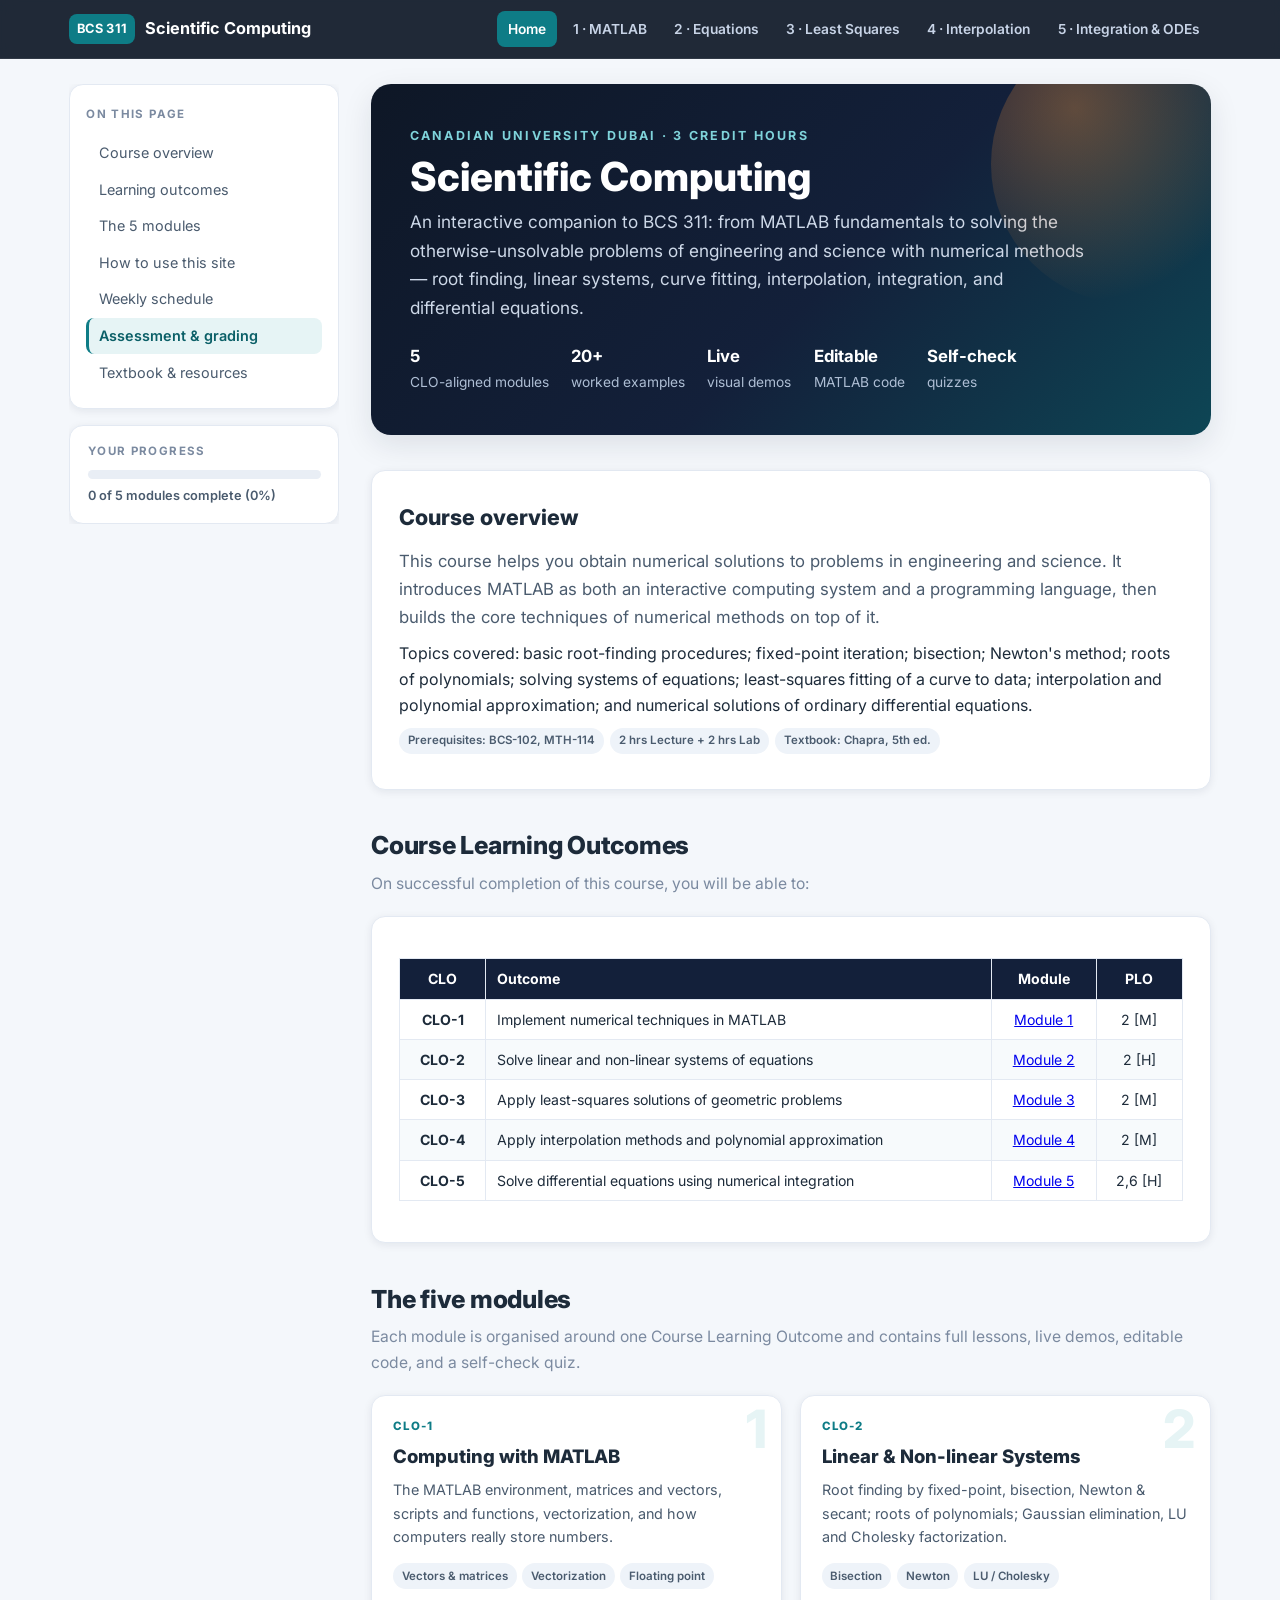
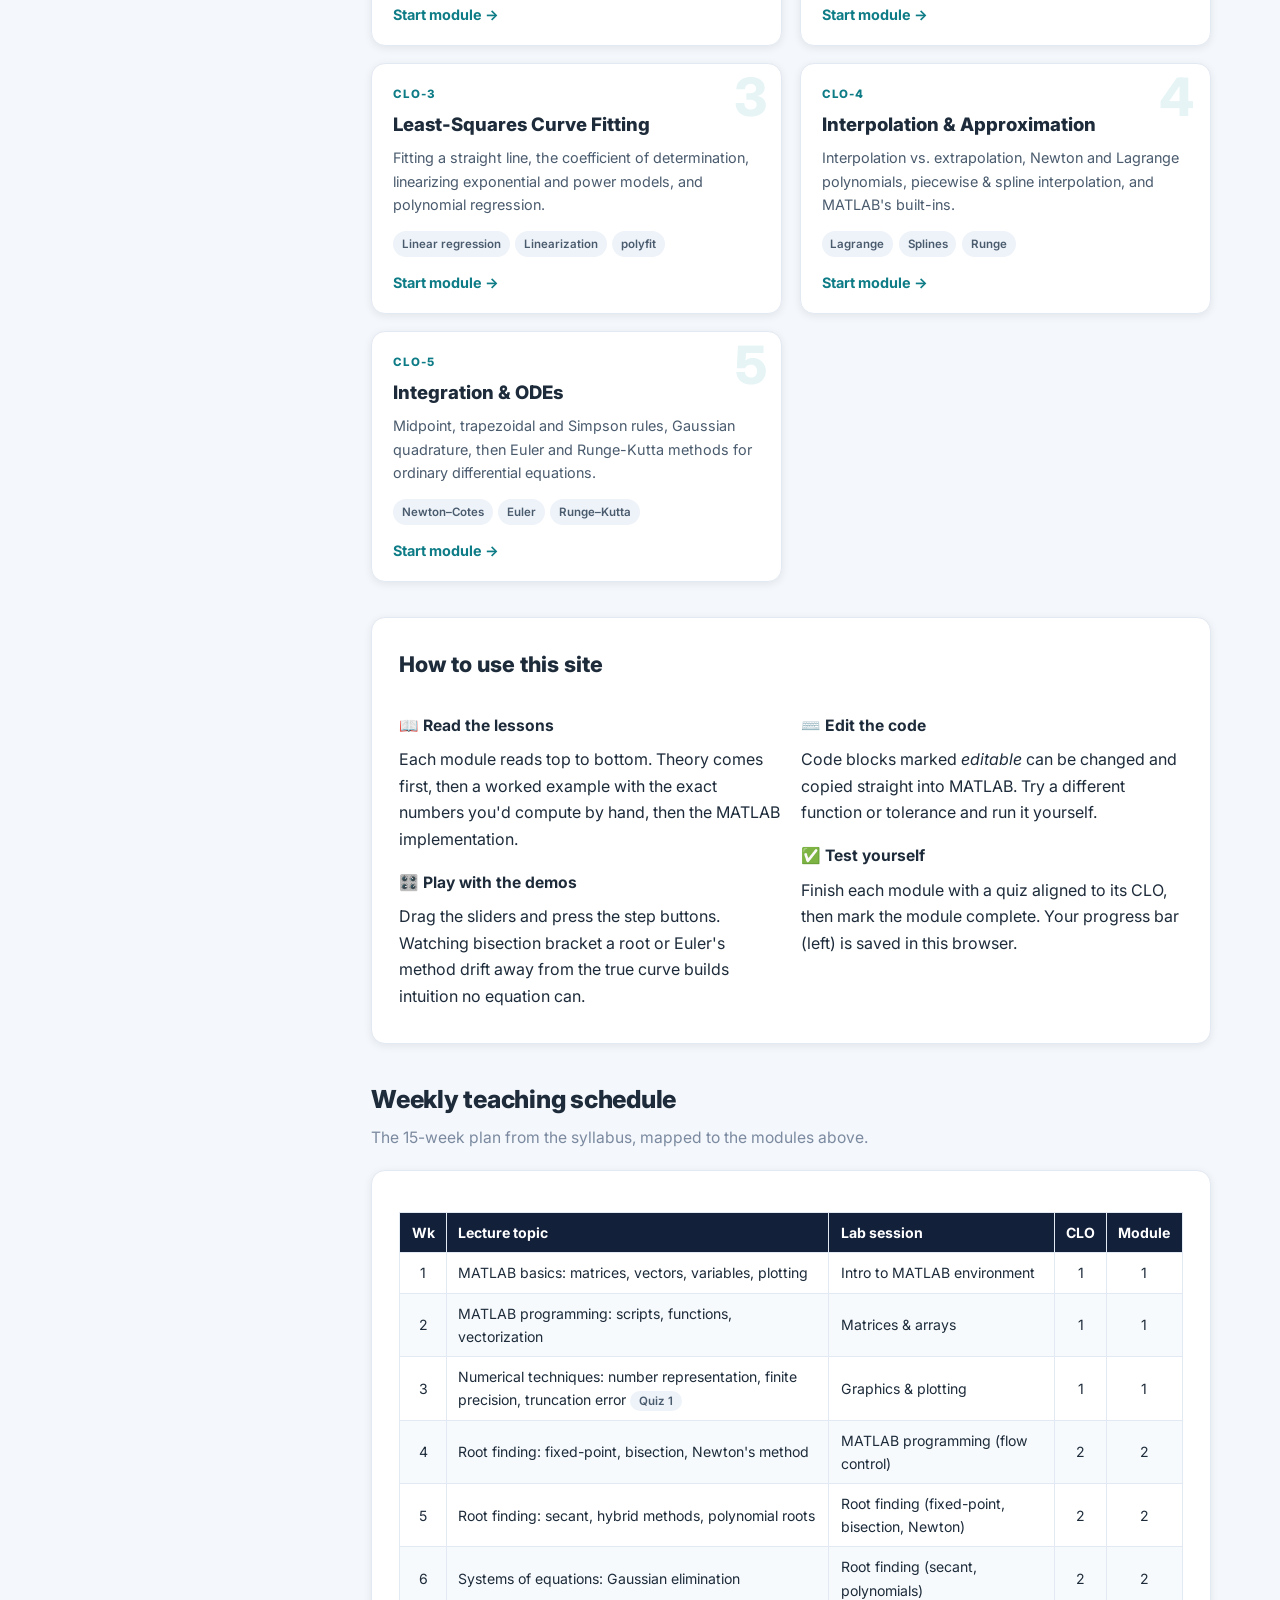
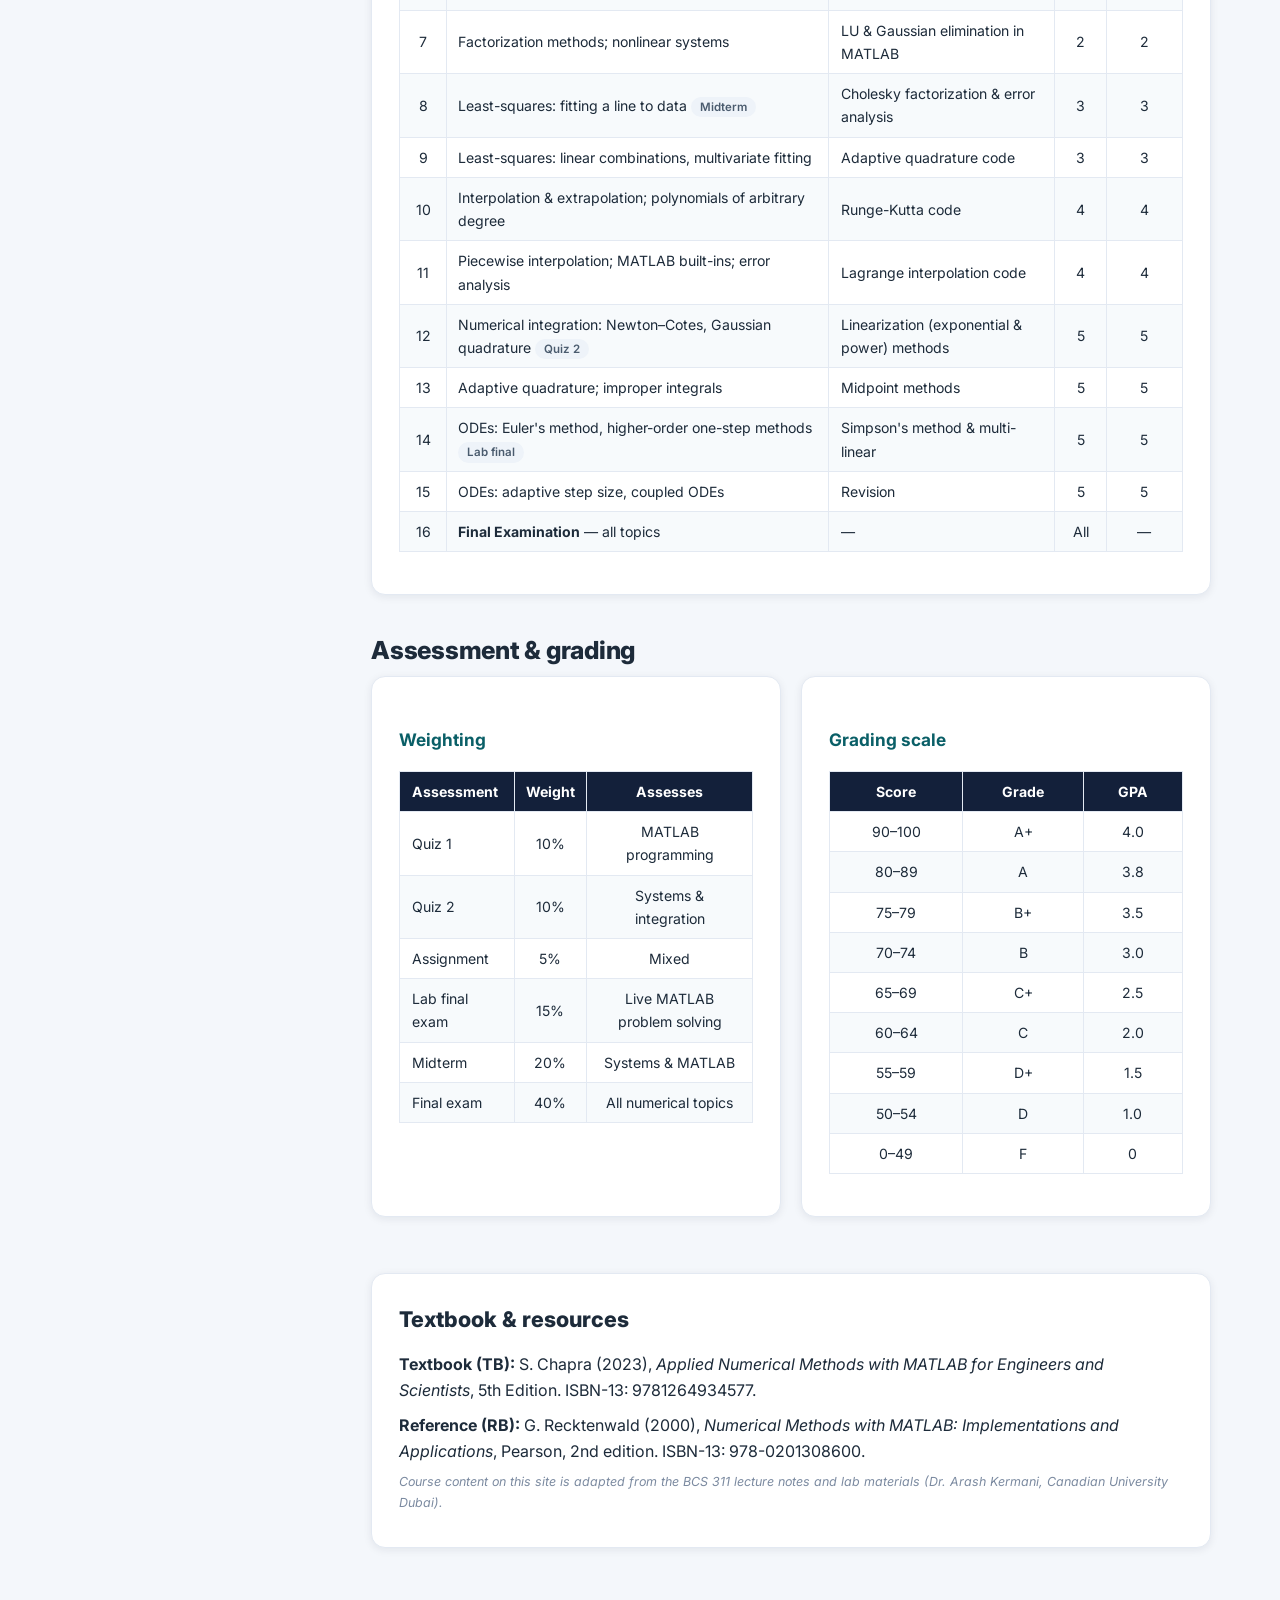
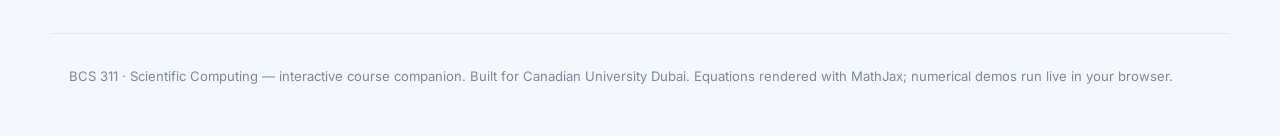
==== index.html @ 6ba07d0e "Add files via upload" ====
<!DOCTYPE html>
<html lang="en">
<head>
<meta charset="UTF-8">
<meta name="viewport" content="width=device-width, initial-scale=1.0">
<title>BCS 311 · Scientific Computing — Interactive Course</title>
<link rel="preconnect" href="https://fonts.googleapis.com">
<link href="https://fonts.googleapis.com/css2?family=Inter:wght@400;500;600;700;800&family=JetBrains+Mono:wght@400;500;700&display=swap" rel="stylesheet">
<link rel="stylesheet" href="assets/style.css">
</head>
<body>

<header class="topbar">
  <div class="topbar-inner">
    <a class="logo" href="index.html"><span class="badge">BCS&nbsp;311</span> Scientific Computing</a>
    <button class="menu-toggle" aria-label="Menu">☰</button>
    <nav>
      <a href="index.html" class="active">Home</a>
      <a href="module1.html">1 · MATLAB</a>
      <a href="module2.html">2 · Equations</a>
      <a href="module3.html">3 · Least Squares</a>
      <a href="module4.html">4 · Interpolation</a>
      <a href="module5.html">5 · Integration & ODEs</a>
    </nav>
  </div>
</header>

<div class="layout">
  <!-- Sidebar -->
  <aside class="sidebar">
    <div class="card">
      <h4>On this page</h4>
      <ul class="toc">
        <li><a href="#overview">Course overview</a></li>
        <li><a href="#clos">Learning outcomes</a></li>
        <li><a href="#modules">The 5 modules</a></li>
        <li><a href="#how">How to use this site</a></li>
        <li><a href="#schedule">Weekly schedule</a></li>
        <li><a href="#assessment">Assessment & grading</a></li>
        <li><a href="#resources">Textbook & resources</a></li>
      </ul>
    </div>
    <div id="progressWidget" class="progress-card"></div>
  </aside>

  <!-- Content -->
  <main class="content">

    <section class="hero">
      <div class="kicker">Canadian University Dubai · 3 Credit Hours</div>
      <h1>Scientific Computing</h1>
      <p>An interactive companion to BCS&nbsp;311: from MATLAB fundamentals to solving the otherwise-unsolvable problems of engineering and science with numerical methods — root finding, linear systems, curve fitting, interpolation, integration, and differential equations.</p>
      <div class="meta">
        <div><b>5</b> CLO-aligned modules</div>
        <div><b>20+</b> worked examples</div>
        <div><b>Live</b> visual demos</div>
        <div><b>Editable</b> MATLAB code</div>
        <div><b>Self-check</b> quizzes</div>
      </div>
    </section>

    <section class="section" id="overview">
      <div class="panel">
        <h2>Course overview</h2>
        <p class="lead">This course helps you obtain numerical solutions to problems in engineering and science. It introduces MATLAB as both an interactive computing system and a programming language, then builds the core techniques of numerical methods on top of it.</p>
        <p>Topics covered: basic root-finding procedures; fixed-point iteration; bisection; Newton's method; roots of polynomials; solving systems of equations; least-squares fitting of a curve to data; interpolation and polynomial approximation; and numerical solutions of ordinary differential equations.</p>
        <div class="pill-row">
          <span class="tag">Prerequisites: BCS-102, MTH-114</span>
          <span class="tag">2 hrs Lecture + 2 hrs Lab</span>
          <span class="tag">Textbook: Chapra, 5th ed.</span>
        </div>
      </div>
    </section>

    <section class="section" id="clos">
      <h2 class="section-title">Course Learning Outcomes</h2>
      <p class="section-sub">On successful completion of this course, you will be able to:</p>
      <div class="panel">
        <div class="tablewrap">
          <table class="data">
            <thead><tr><th>CLO</th><th class="l">Outcome</th><th>Module</th><th>PLO</th></tr></thead>
            <tbody>
              <tr><td><b>CLO-1</b></td><td class="l">Implement numerical techniques in MATLAB</td><td><a href="module1.html">Module 1</a></td><td>2 [M]</td></tr>
              <tr><td><b>CLO-2</b></td><td class="l">Solve linear and non-linear systems of equations</td><td><a href="module2.html">Module 2</a></td><td>2 [H]</td></tr>
              <tr><td><b>CLO-3</b></td><td class="l">Apply least-squares solutions of geometric problems</td><td><a href="module3.html">Module 3</a></td><td>2 [M]</td></tr>
              <tr><td><b>CLO-4</b></td><td class="l">Apply interpolation methods and polynomial approximation</td><td><a href="module4.html">Module 4</a></td><td>2 [M]</td></tr>
              <tr><td><b>CLO-5</b></td><td class="l">Solve differential equations using numerical integration</td><td><a href="module5.html">Module 5</a></td><td>2,6 [H]</td></tr>
            </tbody>
          </table>
        </div>
      </div>
    </section>

    <section class="section" id="modules">
      <h2 class="section-title">The five modules</h2>
      <p class="section-sub">Each module is organised around one Course Learning Outcome and contains full lessons, live demos, editable code, and a self-check quiz.</p>
      <div class="modgrid">

        <a class="modcard" href="module1.html" data-module="m1">
          <span class="num">1</span>
          <span class="clo">CLO-1</span>
          <h3>Computing with MATLAB</h3>
          <p>The MATLAB environment, matrices and vectors, scripts and functions, vectorization, and how computers really store numbers.</p>
          <div class="tags"><span class="tag">Vectors & matrices</span><span class="tag">Vectorization</span><span class="tag">Floating point</span></div>
          <span class="go">Start module →</span>
          <span class="check">✓</span>
        </a>

        <a class="modcard" href="module2.html" data-module="m2">
          <span class="num">2</span>
          <span class="clo">CLO-2</span>
          <h3>Linear & Non-linear Systems</h3>
          <p>Root finding by fixed-point, bisection, Newton & secant; roots of polynomials; Gaussian elimination, LU and Cholesky factorization.</p>
          <div class="tags"><span class="tag">Bisection</span><span class="tag">Newton</span><span class="tag">LU / Cholesky</span></div>
          <span class="go">Start module →</span>
          <span class="check">✓</span>
        </a>

        <a class="modcard" href="module3.html" data-module="m3">
          <span class="num">3</span>
          <span class="clo">CLO-3</span>
          <h3>Least-Squares Curve Fitting</h3>
          <p>Fitting a straight line, the coefficient of determination, linearizing exponential and power models, and polynomial regression.</p>
          <div class="tags"><span class="tag">Linear regression</span><span class="tag">Linearization</span><span class="tag">polyfit</span></div>
          <span class="go">Start module →</span>
          <span class="check">✓</span>
        </a>

        <a class="modcard" href="module4.html" data-module="m4">
          <span class="num">4</span>
          <span class="clo">CLO-4</span>
          <h3>Interpolation & Approximation</h3>
          <p>Interpolation vs. extrapolation, Newton and Lagrange polynomials, piecewise & spline interpolation, and MATLAB's built-ins.</p>
          <div class="tags"><span class="tag">Lagrange</span><span class="tag">Splines</span><span class="tag">Runge</span></div>
          <span class="go">Start module →</span>
          <span class="check">✓</span>
        </a>

        <a class="modcard" href="module5.html" data-module="m5">
          <span class="num">5</span>
          <span class="clo">CLO-5</span>
          <h3>Integration & ODEs</h3>
          <p>Midpoint, trapezoidal and Simpson rules, Gaussian quadrature, then Euler and Runge-Kutta methods for ordinary differential equations.</p>
          <div class="tags"><span class="tag">Newton–Cotes</span><span class="tag">Euler</span><span class="tag">Runge–Kutta</span></div>
          <span class="go">Start module →</span>
          <span class="check">✓</span>
        </a>

      </div>
    </section>

    <section class="section" id="how">
      <div class="panel">
        <h2>How to use this site</h2>
        <div class="two-col">
          <div>
            <h4>📖 Read the lessons</h4>
            <p>Each module reads top to bottom. Theory comes first, then a worked example with the exact numbers you'd compute by hand, then the MATLAB implementation.</p>
            <h4>🎛️ Play with the demos</h4>
            <p>Drag the sliders and press the step buttons. Watching bisection bracket a root or Euler's method drift away from the true curve builds intuition no equation can.</p>
          </div>
          <div>
            <h4>⌨️ Edit the code</h4>
            <p>Code blocks marked <em>editable</em> can be changed and copied straight into MATLAB. Try a different function or tolerance and run it yourself.</p>
            <h4>✅ Test yourself</h4>
            <p>Finish each module with a quiz aligned to its CLO, then mark the module complete. Your progress bar (left) is saved in this browser.</p>
          </div>
        </div>
      </div>
    </section>

    <section class="section" id="schedule">
      <h2 class="section-title">Weekly teaching schedule</h2>
      <p class="section-sub">The 15-week plan from the syllabus, mapped to the modules above.</p>
      <div class="panel">
        <div class="tablewrap">
          <table class="data">
            <thead><tr><th>Wk</th><th class="l">Lecture topic</th><th class="l">Lab session</th><th>CLO</th><th>Module</th></tr></thead>
            <tbody>
              <tr><td>1</td><td class="l">MATLAB basics: matrices, vectors, variables, plotting</td><td class="l">Intro to MATLAB environment</td><td>1</td><td>1</td></tr>
              <tr><td>2</td><td class="l">MATLAB programming: scripts, functions, vectorization</td><td class="l">Matrices & arrays</td><td>1</td><td>1</td></tr>
              <tr><td>3</td><td class="l">Numerical techniques: number representation, finite precision, truncation error <span class="tag">Quiz 1</span></td><td class="l">Graphics & plotting</td><td>1</td><td>1</td></tr>
              <tr><td>4</td><td class="l">Root finding: fixed-point, bisection, Newton's method</td><td class="l">MATLAB programming (flow control)</td><td>2</td><td>2</td></tr>
              <tr><td>5</td><td class="l">Root finding: secant, hybrid methods, polynomial roots</td><td class="l">Root finding (fixed-point, bisection, Newton)</td><td>2</td><td>2</td></tr>
              <tr><td>6</td><td class="l">Systems of equations: Gaussian elimination</td><td class="l">Root finding (secant, polynomials)</td><td>2</td><td>2</td></tr>
              <tr><td>7</td><td class="l">Factorization methods; nonlinear systems</td><td class="l">LU & Gaussian elimination in MATLAB</td><td>2</td><td>2</td></tr>
              <tr><td>8</td><td class="l">Least-squares: fitting a line to data <span class="tag">Midterm</span></td><td class="l">Cholesky factorization & error analysis</td><td>3</td><td>3</td></tr>
              <tr><td>9</td><td class="l">Least-squares: linear combinations, multivariate fitting</td><td class="l">Adaptive quadrature code</td><td>3</td><td>3</td></tr>
              <tr><td>10</td><td class="l">Interpolation & extrapolation; polynomials of arbitrary degree</td><td class="l">Runge-Kutta code</td><td>4</td><td>4</td></tr>
              <tr><td>11</td><td class="l">Piecewise interpolation; MATLAB built-ins; error analysis</td><td class="l">Lagrange interpolation code</td><td>4</td><td>4</td></tr>
              <tr><td>12</td><td class="l">Numerical integration: Newton–Cotes, Gaussian quadrature <span class="tag">Quiz 2</span></td><td class="l">Linearization (exponential & power) methods</td><td>5</td><td>5</td></tr>
              <tr><td>13</td><td class="l">Adaptive quadrature; improper integrals</td><td class="l">Midpoint methods</td><td>5</td><td>5</td></tr>
              <tr><td>14</td><td class="l">ODEs: Euler's method, higher-order one-step methods <span class="tag">Lab final</span></td><td class="l">Simpson's method & multi-linear</td><td>5</td><td>5</td></tr>
              <tr><td>15</td><td class="l">ODEs: adaptive step size, coupled ODEs</td><td class="l">Revision</td><td>5</td><td>5</td></tr>
              <tr><td>16</td><td class="l"><b>Final Examination</b> — all topics</td><td class="l">—</td><td>All</td><td>—</td></tr>
            </tbody>
          </table>
        </div>
      </div>
    </section>

    <section class="section" id="assessment">
      <h2 class="section-title">Assessment & grading</h2>
      <div class="two-col">
        <div class="panel">
          <h3>Weighting</h3>
          <div class="tablewrap">
            <table class="data">
              <thead><tr><th class="l">Assessment</th><th>Weight</th><th>Assesses</th></tr></thead>
              <tbody>
                <tr><td class="l">Quiz 1</td><td>10%</td><td>MATLAB programming</td></tr>
                <tr><td class="l">Quiz 2</td><td>10%</td><td>Systems & integration</td></tr>
                <tr><td class="l">Assignment</td><td>5%</td><td>Mixed</td></tr>
                <tr><td class="l">Lab final exam</td><td>15%</td><td>Live MATLAB problem solving</td></tr>
                <tr><td class="l">Midterm</td><td>20%</td><td>Systems & MATLAB</td></tr>
                <tr><td class="l">Final exam</td><td>40%</td><td>All numerical topics</td></tr>
              </tbody>
            </table>
          </div>
        </div>
        <div class="panel">
          <h3>Grading scale</h3>
          <div class="tablewrap">
            <table class="data">
              <thead><tr><th>Score</th><th>Grade</th><th>GPA</th></tr></thead>
              <tbody>
                <tr><td>90–100</td><td>A+</td><td>4.0</td></tr>
                <tr><td>80–89</td><td>A</td><td>3.8</td></tr>
                <tr><td>75–79</td><td>B+</td><td>3.5</td></tr>
                <tr><td>70–74</td><td>B</td><td>3.0</td></tr>
                <tr><td>65–69</td><td>C+</td><td>2.5</td></tr>
                <tr><td>60–64</td><td>C</td><td>2.0</td></tr>
                <tr><td>55–59</td><td>D+</td><td>1.5</td></tr>
                <tr><td>50–54</td><td>D</td><td>1.0</td></tr>
                <tr><td>0–49</td><td>F</td><td>0</td></tr>
              </tbody>
            </table>
          </div>
        </div>
      </div>
    </section>

    <section class="section" id="resources">
      <div class="panel">
        <h2>Textbook & resources</h2>
        <p><b>Textbook (TB):</b> S. Chapra (2023), <em>Applied Numerical Methods with MATLAB for Engineers and Scientists</em>, 5th Edition. ISBN-13: 9781264934577.</p>
        <p><b>Reference (RB):</b> G. Recktenwald (2000), <em>Numerical Methods with MATLAB: Implementations and Applications</em>, Pearson, 2nd edition. ISBN-13: 978-0201308600.</p>
        <p class="note-src">Course content on this site is adapted from the BCS&nbsp;311 lecture notes and lab materials (Dr. Arash Kermani, Canadian University Dubai).</p>
      </div>
    </section>

  </main>
</div>

<footer class="site">
  BCS 311 · Scientific Computing — interactive course companion. Built for Canadian University Dubai.
  Equations rendered with MathJax; numerical demos run live in your browser.
</footer>

<script src="assets/app.js"></script>
</body>
</html>
---- assets/style.css ----
/* ===========================================================
   BCS 311 — Scientific Computing | Interactive Course
   Shared stylesheet
   =========================================================== */
:root{
  --bg:#0e1726;
  --bg-soft:#13203a;
  --panel:#ffffff;
  --ink:#1d2b3a;
  --ink-soft:#4a5b6e;
  --muted:#7b8aa0;
  --line:#e3e9f2;
  --brand:#0e7c86;        /* teal */
  --brand-dark:#0a5f67;
  --brand-soft:#e6f4f5;
  --accent:#f0913a;       /* warm orange */
  --accent-soft:#fdeede;
  --blue:#2563a8;
  --code-bg:#0f1b2d;
  --code-ink:#e7eefc;
  --ok:#1f9d57;
  --warn:#d8553b;
  --shadow:0 10px 30px rgba(15,27,45,.10);
  --shadow-sm:0 2px 8px rgba(15,27,45,.08);
  --radius:14px;
  --maxw:1180px;
  --sans:'Inter',-apple-system,BlinkMacSystemFont,'Segoe UI',Roboto,Helvetica,Arial,sans-serif;
  --mono:'JetBrains Mono','SF Mono',ui-monospace,Menlo,Consolas,monospace;
}
*{box-sizing:border-box}
html{scroll-behavior:smooth;scroll-padding-top:80px}
body{
  margin:0;font-family:var(--sans);color:var(--ink);
  background:#f4f7fb;line-height:1.65;-webkit-font-smoothing:antialiased;
}

/* ---------- Top bar ---------- */
.topbar{
  position:sticky;top:0;z-index:50;
  background:rgba(14,23,38,.92);backdrop-filter:blur(8px);
  color:#fff;border-bottom:1px solid rgba(255,255,255,.08);
}
.topbar-inner{
  max-width:var(--maxw);margin:0 auto;padding:.7rem 1.2rem;
  display:flex;align-items:center;gap:1rem;
}
.topbar .logo{display:flex;align-items:center;gap:.6rem;font-weight:700;color:#fff;text-decoration:none;font-size:1.02rem}
.topbar .logo .badge{
  background:var(--brand);color:#fff;border-radius:8px;
  padding:.28rem .5rem;font-size:.8rem;font-weight:700;letter-spacing:.3px;
}
.topbar nav{margin-left:auto;display:flex;gap:.3rem;flex-wrap:wrap}
.topbar nav a{
  color:#c7d3e6;text-decoration:none;font-size:.86rem;font-weight:600;
  padding:.4rem .7rem;border-radius:8px;transition:.15s;
}
.topbar nav a:hover{background:rgba(255,255,255,.10);color:#fff}
.topbar nav a.active{background:var(--brand);color:#fff}
.menu-toggle{display:none;background:none;border:0;color:#fff;font-size:1.5rem;cursor:pointer;margin-left:auto}

/* ---------- Layout ---------- */
.layout{max-width:var(--maxw);margin:0 auto;display:grid;grid-template-columns:270px 1fr;gap:2rem;padding:1.6rem 1.2rem 4rem}
.sidebar{position:sticky;top:78px;align-self:start;max-height:calc(100vh - 96px);overflow-y:auto}
.sidebar .card{background:var(--panel);border:1px solid var(--line);border-radius:var(--radius);padding:1rem 1rem 1.1rem;box-shadow:var(--shadow-sm)}
.sidebar h4{margin:.2rem 0 .7rem;font-size:.72rem;letter-spacing:.12em;text-transform:uppercase;color:var(--muted)}
.toc{list-style:none;margin:0;padding:0}
.toc li{margin:0}
.toc a{display:block;padding:.4rem .6rem;border-radius:8px;color:var(--ink-soft);text-decoration:none;font-size:.9rem;border-left:3px solid transparent}
.toc a:hover{background:var(--brand-soft);color:var(--brand-dark)}
.toc a.active{background:var(--brand-soft);color:var(--brand-dark);border-left-color:var(--brand);font-weight:600}
.toc .sub{padding-left:1.1rem;font-size:.84rem}

.content{min-width:0}

/* ---------- Hero (home) ---------- */
.hero{
  background:linear-gradient(135deg,#0e1726 0%,#13203a 55%,#0a5f67 130%);
  color:#fff;border-radius:20px;padding:2.6rem 2.4rem;box-shadow:var(--shadow);
  position:relative;overflow:hidden;
}
.hero::after{content:"";position:absolute;right:-60px;top:-60px;width:280px;height:280px;border-radius:50%;
  background:radial-gradient(circle at 30% 30%,rgba(240,145,58,.35),transparent 70%)}
.hero .kicker{font-size:.78rem;letter-spacing:.18em;text-transform:uppercase;color:#7fd3da;font-weight:700}
.hero h1{font-size:2.5rem;margin:.5rem 0 .6rem;line-height:1.1;font-weight:800}
.hero p{font-size:1.08rem;color:#cdd8e8;max-width:62ch;margin:0 0 1.3rem}
.hero .meta{display:flex;gap:1.4rem;flex-wrap:wrap;font-size:.86rem;color:#aebed4}
.hero .meta b{color:#fff;display:block;font-size:1.05rem}

/* ---------- Section / panels ---------- */
.section{margin-top:2.2rem}
.section-title{font-size:1.55rem;font-weight:800;letter-spacing:-.01em;margin:0 0 .3rem;color:var(--ink)}
.section-sub{color:var(--muted);margin:0 0 1.2rem;font-size:.98rem}

.panel{background:var(--panel);border:1px solid var(--line);border-radius:var(--radius);padding:1.6rem 1.7rem;box-shadow:var(--shadow-sm);margin-bottom:1.3rem}
.panel h2{font-size:1.35rem;margin:.2rem 0 .8rem;font-weight:800;scroll-margin-top:84px}
.panel h3{font-size:1.08rem;margin:1.5rem 0 .5rem;font-weight:700;color:var(--brand-dark)}
.panel h4{font-size:.98rem;margin:1.1rem 0 .4rem;font-weight:700;color:var(--ink)}
.panel p{margin:.5rem 0}
.panel ul,.panel ol{margin:.5rem 0 .9rem;padding-left:1.3rem}
.panel li{margin:.3rem 0}
.lead{font-size:1.05rem;color:var(--ink-soft)}

/* ---------- Module cards (home) ---------- */
.modgrid{display:grid;grid-template-columns:repeat(auto-fill,minmax(290px,1fr));gap:1.1rem;margin-top:1.2rem}
.modcard{
  display:flex;flex-direction:column;background:var(--panel);border:1px solid var(--line);
  border-radius:var(--radius);padding:1.3rem 1.3rem 1.1rem;text-decoration:none;color:inherit;
  box-shadow:var(--shadow-sm);transition:.18s;position:relative;overflow:hidden;
}
.modcard:hover{transform:translateY(-3px);box-shadow:var(--shadow);border-color:var(--brand)}
.modcard .clo{font-size:.72rem;font-weight:800;letter-spacing:.08em;color:var(--brand);text-transform:uppercase}
.modcard .num{position:absolute;right:.9rem;top:.4rem;font-size:3.3rem;font-weight:800;color:var(--brand-soft);line-height:1}
.modcard h3{font-size:1.16rem;margin:.3rem 0 .4rem;font-weight:800;position:relative}
.modcard p{font-size:.9rem;color:var(--ink-soft);margin:0 0 .9rem;flex:1}
.modcard .tags{display:flex;flex-wrap:wrap;gap:.35rem}
.tag{font-size:.72rem;background:#eef3f9;color:var(--ink-soft);padding:.2rem .55rem;border-radius:20px;font-weight:600}
.modcard .go{margin-top:.9rem;font-weight:700;color:var(--brand);font-size:.9rem}
.modcard .check{position:absolute;right:.9rem;bottom:.9rem;font-size:1.1rem;color:var(--ok);opacity:0;transition:.2s}
.modcard.done .check{opacity:1}
.modcard.done{border-color:var(--ok)}

/* ---------- Callouts ---------- */
.callout{border-radius:12px;padding:.9rem 1.1rem;margin:1rem 0;border:1px solid;font-size:.95rem}
.callout .h{font-weight:700;display:flex;align-items:center;gap:.45rem;margin-bottom:.2rem}
.callout.idea{background:var(--brand-soft);border-color:#bfe3e6}
.callout.idea .h{color:var(--brand-dark)}
.callout.tip{background:var(--accent-soft);border-color:#f6d6ad}
.callout.tip .h{color:#b56a1d}
.callout.warn{background:#fdecea;border-color:#f4c4ba}
.callout.warn .h{color:var(--warn)}
.callout.def{background:#eef3fb;border-color:#cfdcee}
.callout.def .h{color:var(--blue)}

/* ---------- Code blocks ---------- */
.codewrap{position:relative;margin:1rem 0}
.codewrap .codehead{
  display:flex;align-items:center;justify-content:space-between;
  background:#0a1322;color:#9fb2cf;font-family:var(--mono);font-size:.74rem;
  padding:.45rem .9rem;border-radius:12px 12px 0 0;border:1px solid #1d2c45;border-bottom:0;
}
.codewrap .codehead .lang{display:flex;align-items:center;gap:.45rem;font-weight:700;letter-spacing:.05em}
.codewrap .codehead .dot{width:9px;height:9px;border-radius:50%;background:#f0913a;display:inline-block}
.copybtn{background:#1c2b45;border:1px solid #2b3e5e;color:#cdd8ec;border-radius:6px;padding:.2rem .6rem;font-size:.74rem;cursor:pointer;font-family:var(--sans);font-weight:600;transition:.15s}
.copybtn:hover{background:#284067;color:#fff}
.copybtn.copied{background:var(--ok);border-color:var(--ok);color:#fff}
pre[class*="language-"]{margin:0;border-radius:0 0 12px 12px;border:1px solid #1d2c45;border-top:0;font-size:.85rem}
pre.plain{background:var(--code-bg);color:var(--code-ink);padding:1rem 1.1rem;border-radius:0 0 12px 12px;overflow:auto;font-family:var(--mono);font-size:.85rem;margin:0;border:1px solid #1d2c45;border-top:0}
:not(pre)>code{background:#eef2f7;color:#0a5f67;padding:.12em .4em;border-radius:5px;font-family:var(--mono);font-size:.86em}

/* editable code playground */
.editable{position:relative}
.editable textarea{
  width:100%;background:var(--code-bg);color:var(--code-ink);border:1px solid #1d2c45;border-top:0;
  border-radius:0 0 12px 12px;font-family:var(--mono);font-size:.85rem;line-height:1.55;
  padding:1rem 1.1rem;resize:vertical;min-height:120px;tab-size:4;
}
.editable textarea:focus{outline:2px solid var(--brand)}

/* ---------- Command Window / figure output ---------- */
.mout{margin:-.4rem 0 1rem;border:1px solid #cfd9e6;border-top:0;border-radius:0 0 12px 12px;overflow:hidden;background:#fbfdff}
.mout-head{display:flex;align-items:center;gap:.45rem;background:#eef3f9;color:#42566e;font-size:.74rem;font-weight:700;letter-spacing:.04em;padding:.4rem .9rem;border-bottom:1px solid #dde6f0;text-transform:uppercase}
.mout-head::before{content:"";width:8px;height:8px;border-radius:50%;background:#1f9d57;display:inline-block}
.mout pre{margin:0;padding:.85rem 1rem;background:#10243a;color:#dbe7f7;font-family:var(--mono);font-size:.82rem;line-height:1.5;overflow-x:auto;white-space:pre}
.mout.note pre{background:#f6f8fc;color:#5a6b80;font-style:italic;white-space:pre-wrap}
.figout{margin:-.4rem 0 1rem;border:1px solid #cfd9e6;border-top:0;border-radius:0 0 12px 12px;overflow:hidden;background:#fff}
.figout img{display:block;max-width:100%;height:auto;margin:0 auto;padding:.6rem}
.figout .cap{font-size:.78rem;color:var(--muted);padding:0 1rem .6rem;text-align:center}
/* tighten code block above its output so they read as one unit */
.codewrap.has-output{margin-bottom:0}

/* ---------- Tables ---------- */
.tablewrap{overflow-x:auto;margin:1rem 0}
table.data{border-collapse:collapse;width:100%;font-size:.88rem}
table.data th,table.data td{border:1px solid var(--line);padding:.5rem .7rem;text-align:center}
table.data thead th{background:var(--bg-soft);color:#fff;font-weight:700}
table.data tbody tr:nth-child(even){background:#f7fafc}
table.data td.l,table.data th.l{text-align:left}
.converged{background:#e7f7ee !important;font-weight:700;color:var(--ok)}

/* ---------- Demos ---------- */
.demo{background:linear-gradient(180deg,#fbfdff,#f2f7fc);border:1px solid #d8e3f0;border-radius:var(--radius);padding:1.2rem 1.3rem;margin:1.2rem 0}
.demo .demo-head{display:flex;align-items:center;gap:.5rem;font-weight:800;color:var(--brand-dark);margin-bottom:.2rem}
.demo .demo-head .pill{background:var(--brand);color:#fff;font-size:.66rem;padding:.15rem .5rem;border-radius:20px;letter-spacing:.06em;text-transform:uppercase}
.demo .demo-sub{color:var(--muted);font-size:.88rem;margin:0 0 .9rem}
.demo canvas{width:100%;background:#fff;border:1px solid var(--line);border-radius:10px;display:block}
.controls{display:flex;flex-wrap:wrap;gap:1rem;align-items:center;margin:.9rem 0 .2rem}
.control{display:flex;flex-direction:column;gap:.2rem;font-size:.8rem;color:var(--ink-soft);min-width:130px}
.control label{font-weight:700}
.control input[type=range]{accent-color:var(--brand)}
.control .val{font-family:var(--mono);color:var(--brand-dark);font-weight:700}
.btn{background:var(--brand);color:#fff;border:0;border-radius:9px;padding:.5rem .95rem;font-weight:700;cursor:pointer;font-size:.86rem;transition:.15s}
.btn:hover{background:var(--brand-dark)}
.btn.ghost{background:#fff;color:var(--brand);border:1px solid var(--brand)}
.btn.ghost:hover{background:var(--brand-soft)}
.btn.accent{background:var(--accent)}
.btn.accent:hover{background:#d97e26}
.btnrow{display:flex;gap:.5rem;flex-wrap:wrap;margin-top:.7rem}
.readout{font-family:var(--mono);font-size:.82rem;background:#0f1b2d;color:#cfe0ff;border-radius:9px;padding:.7rem .9rem;margin-top:.8rem;white-space:pre-wrap;max-height:200px;overflow:auto}
select{font-family:var(--sans);padding:.35rem .5rem;border-radius:7px;border:1px solid var(--line);background:#fff;font-size:.84rem}

/* ---------- Quiz ---------- */
.quiz{background:var(--panel);border:1px solid var(--line);border-radius:var(--radius);padding:1.5rem 1.6rem;box-shadow:var(--shadow-sm)}
.quiz .qhead{display:flex;align-items:center;gap:.6rem;margin-bottom:.3rem}
.quiz .qhead .pill{background:var(--accent);color:#fff;font-size:.68rem;padding:.18rem .6rem;border-radius:20px;font-weight:800;letter-spacing:.06em;text-transform:uppercase}
.qitem{border-top:1px solid var(--line);padding:1.1rem 0}
.qitem:first-of-type{border-top:0}
.qitem .qq{font-weight:700;margin-bottom:.6rem}
.qitem .qq .n{color:var(--brand);margin-right:.35rem}
.opt{display:block;border:1px solid var(--line);border-radius:10px;padding:.6rem .8rem;margin:.4rem 0;cursor:pointer;transition:.12s;font-size:.93rem}
.opt:hover{border-color:var(--brand);background:var(--brand-soft)}
.opt input{margin-right:.55rem;accent-color:var(--brand)}
.opt.correct{border-color:var(--ok);background:#e7f7ee}
.opt.wrong{border-color:var(--warn);background:#fdecea}
.opt.disabled{pointer-events:none;opacity:.92}
.explain{font-size:.86rem;margin-top:.5rem;padding:.6rem .8rem;border-radius:9px;background:#eef3fb;border-left:3px solid var(--blue);display:none}
.explain.show{display:block}
.quiz-actions{display:flex;align-items:center;gap:1rem;margin-top:1.2rem;flex-wrap:wrap}
.score{font-weight:800;font-size:1rem}
.score.good{color:var(--ok)}.score.mid{color:var(--accent)}.score.low{color:var(--warn)}

/* ---------- Progress / completion ---------- */
.progress-card{background:var(--panel);border:1px solid var(--line);border-radius:var(--radius);padding:1rem 1.1rem;margin-top:1rem;box-shadow:var(--shadow-sm)}
.progress-card h4{margin:0 0 .55rem;font-size:.72rem;letter-spacing:.12em;text-transform:uppercase;color:var(--muted)}
.bar{height:9px;background:#e9eef5;border-radius:20px;overflow:hidden}
.bar > span{display:block;height:100%;background:linear-gradient(90deg,var(--brand),var(--accent));width:0;transition:width .5s}
.progress-card .pct{font-size:.8rem;color:var(--ink-soft);margin-top:.4rem;font-weight:600}
.complete-bar{display:flex;align-items:center;gap:1rem;flex-wrap:wrap;background:var(--panel);border:1px dashed var(--brand);border-radius:var(--radius);padding:1.1rem 1.3rem;margin-top:1.6rem}
.complete-bar .txt{font-weight:700;color:var(--brand-dark)}
.complete-bar.done{background:#e7f7ee;border-style:solid;border-color:var(--ok)}
.complete-bar.done .txt{color:var(--ok)}

/* ---------- Lesson nav (prev/next) ---------- */
.lessonnav{display:flex;justify-content:space-between;gap:1rem;margin-top:1.8rem;flex-wrap:wrap}
.lessonnav a{flex:1;min-width:200px;text-decoration:none;color:inherit;background:var(--panel);border:1px solid var(--line);border-radius:var(--radius);padding:.9rem 1.1rem;box-shadow:var(--shadow-sm);transition:.15s}
.lessonnav a:hover{border-color:var(--brand);transform:translateY(-2px)}
.lessonnav .dir{font-size:.72rem;color:var(--muted);text-transform:uppercase;letter-spacing:.1em;font-weight:700}
.lessonnav .ttl{font-weight:700;color:var(--brand-dark)}
.lessonnav a.next{text-align:right}

/* ---------- Misc ---------- */
.clo-chip{display:inline-flex;align-items:center;gap:.4rem;background:var(--brand-soft);color:var(--brand-dark);border-radius:20px;padding:.25rem .7rem;font-size:.78rem;font-weight:700;margin:.15rem .25rem .15rem 0}
.pill-row{display:flex;flex-wrap:wrap;gap:.4rem;margin:.6rem 0}
.kbd{font-family:var(--mono);background:#eef2f7;border:1px solid var(--line);border-bottom-width:2px;border-radius:5px;padding:.05em .4em;font-size:.82em}
.eqn{overflow-x:auto;padding:.3rem 0}
footer.site{max-width:var(--maxw);margin:0 auto;padding:2rem 1.2rem 3rem;color:var(--muted);font-size:.82rem;border-top:1px solid var(--line)}
.two-col{display:grid;grid-template-columns:1fr 1fr;gap:1.2rem}
.divider{height:1px;background:var(--line);margin:1.6rem 0}
.note-src{font-size:.78rem;color:var(--muted);font-style:italic}

/* ---------- Responsive ---------- */
@media(max-width:920px){
  .layout{grid-template-columns:1fr;padding-top:1rem}
  .sidebar{position:static;max-height:none;display:none}
  .sidebar.open{display:block}
  .menu-toggle{display:block}
  .topbar nav{display:none;position:absolute;top:100%;left:0;right:0;background:var(--bg);flex-direction:column;padding:.6rem 1rem;gap:.2rem}
  .topbar nav.open{display:flex}
  .two-col{grid-template-columns:1fr}
  .hero h1{font-size:1.9rem}
}
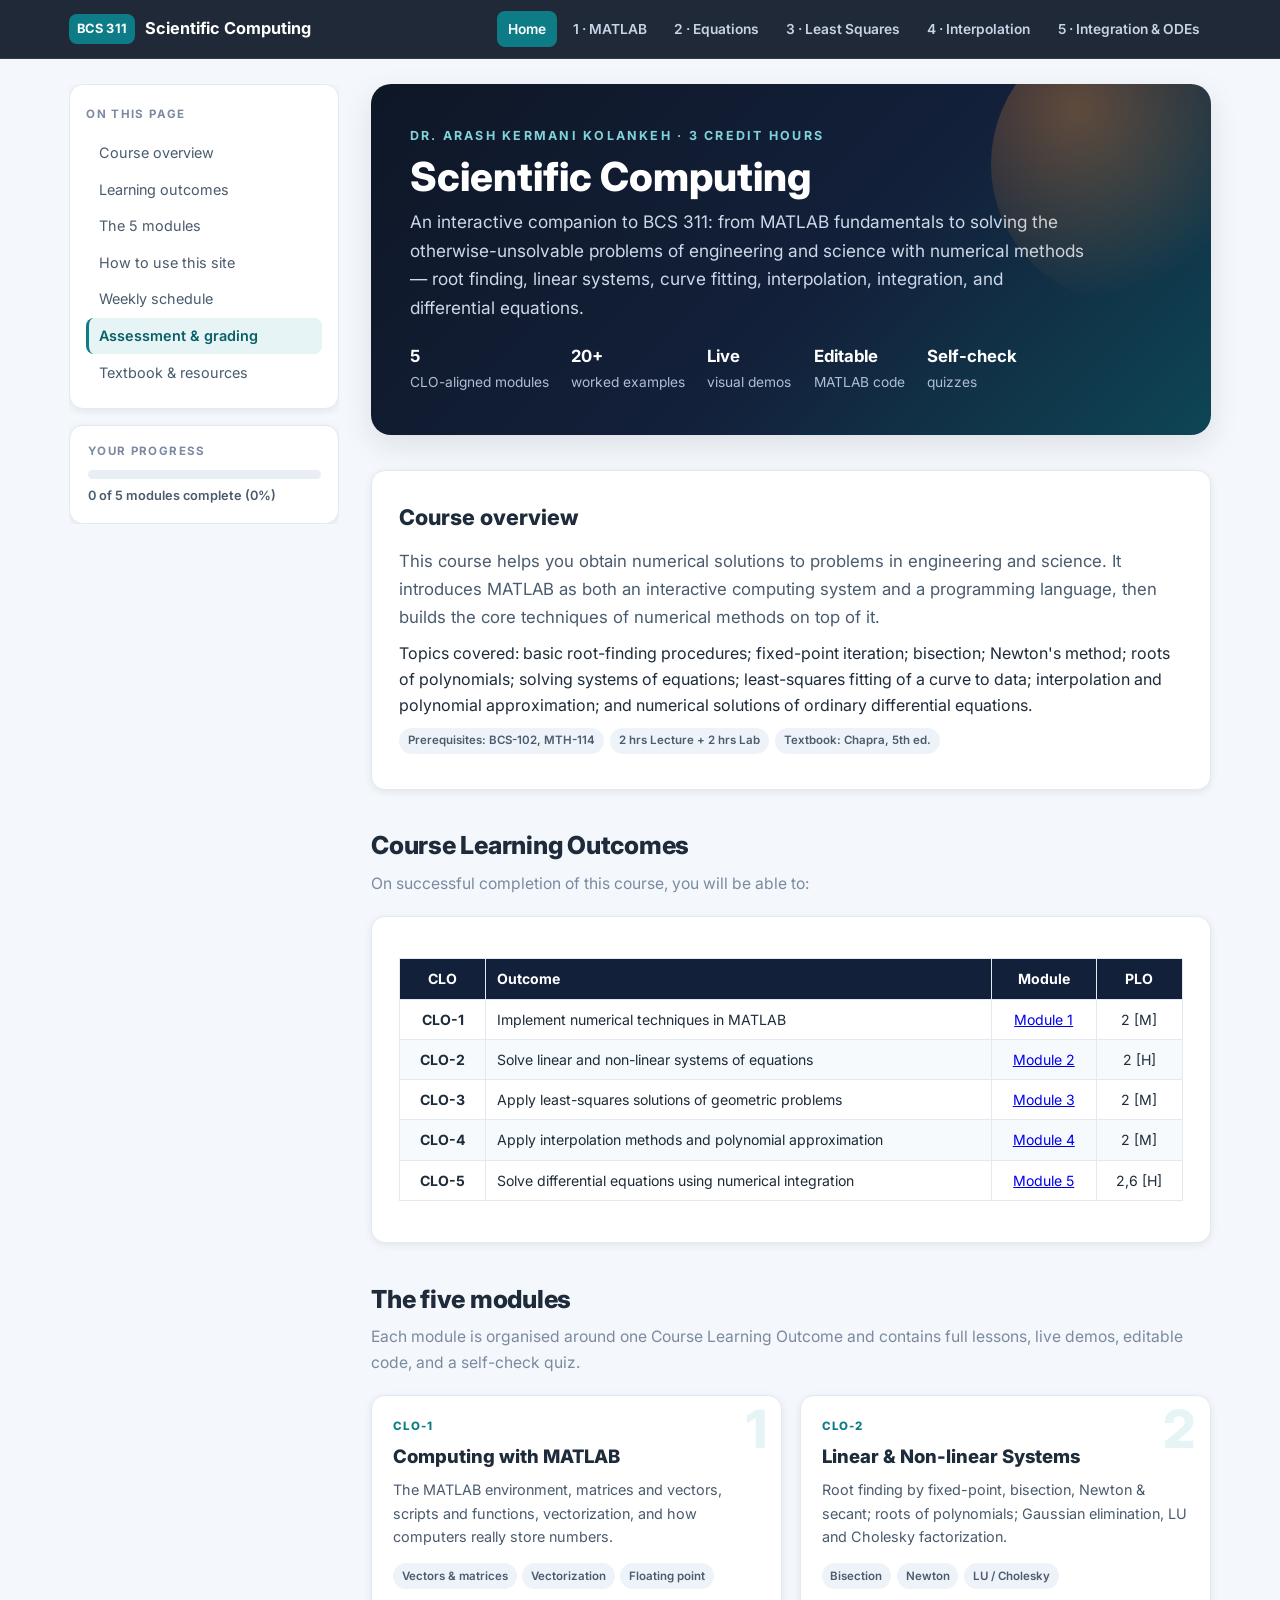
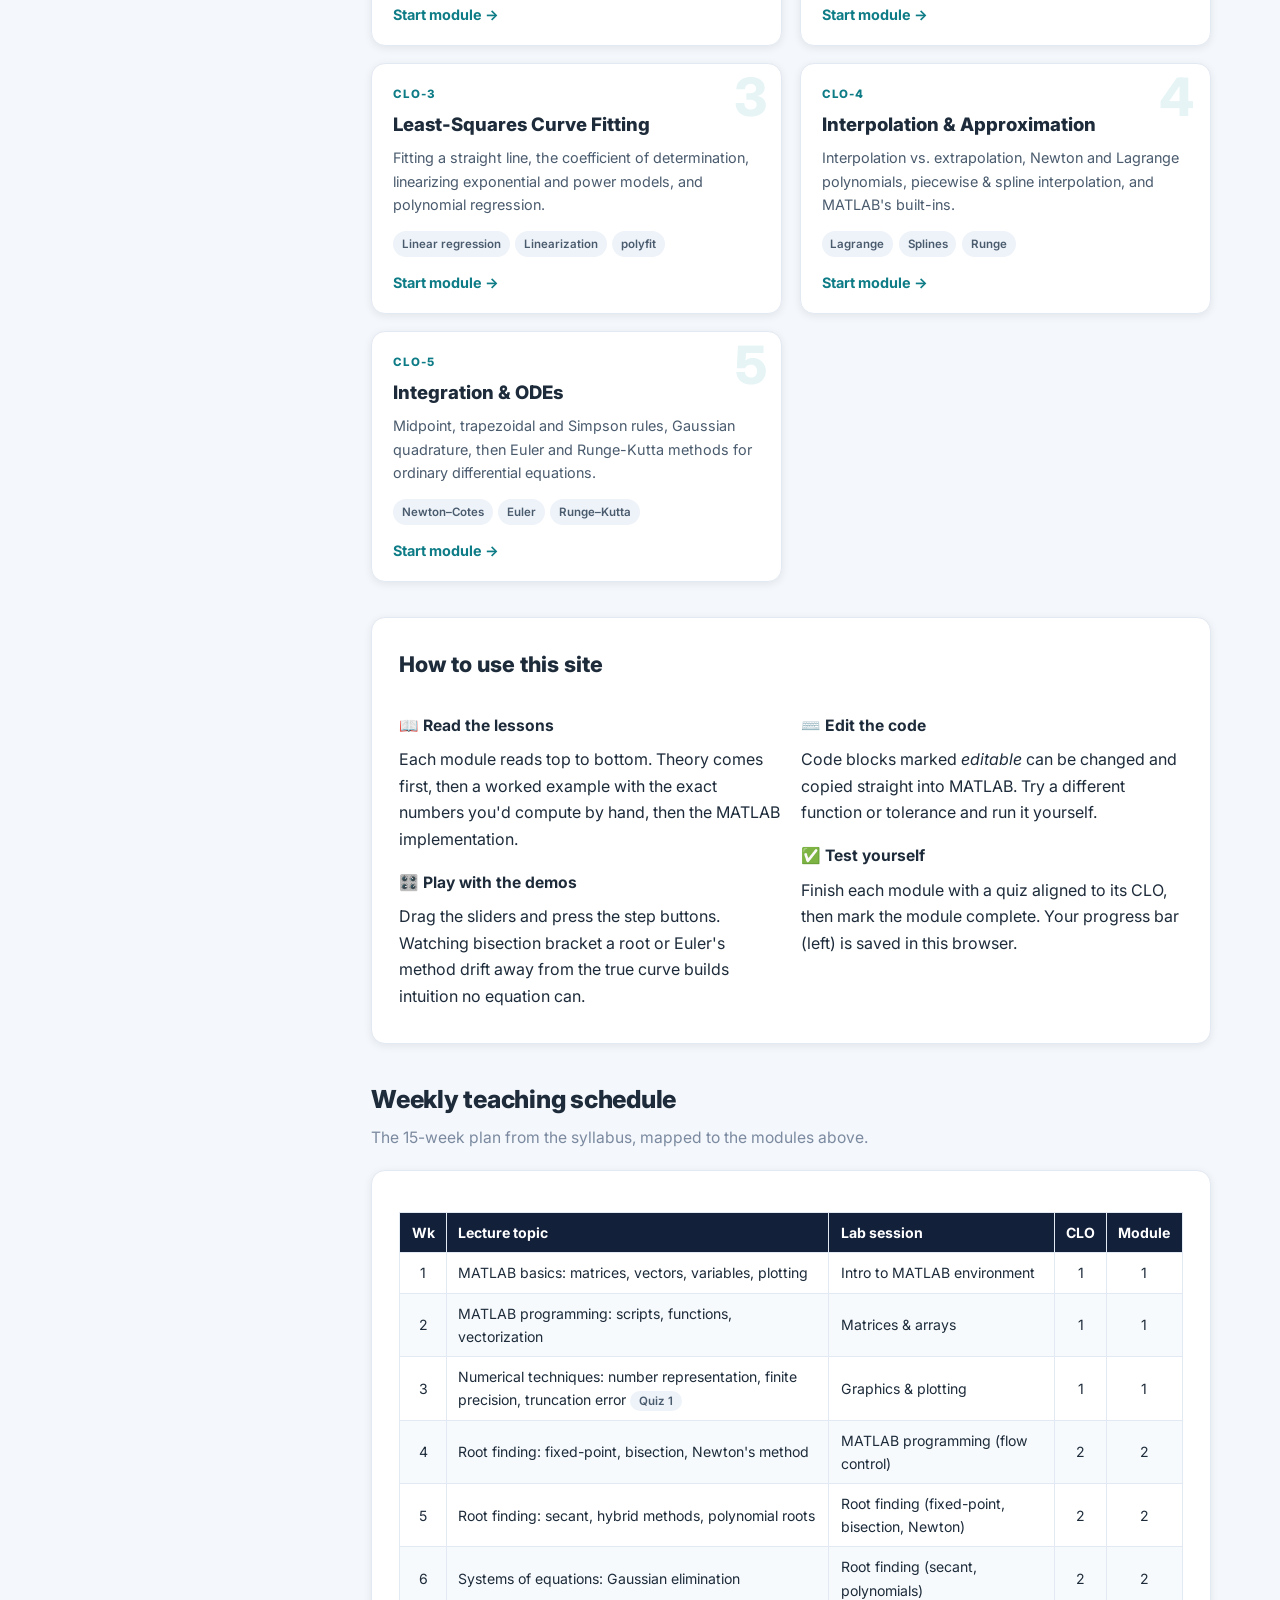
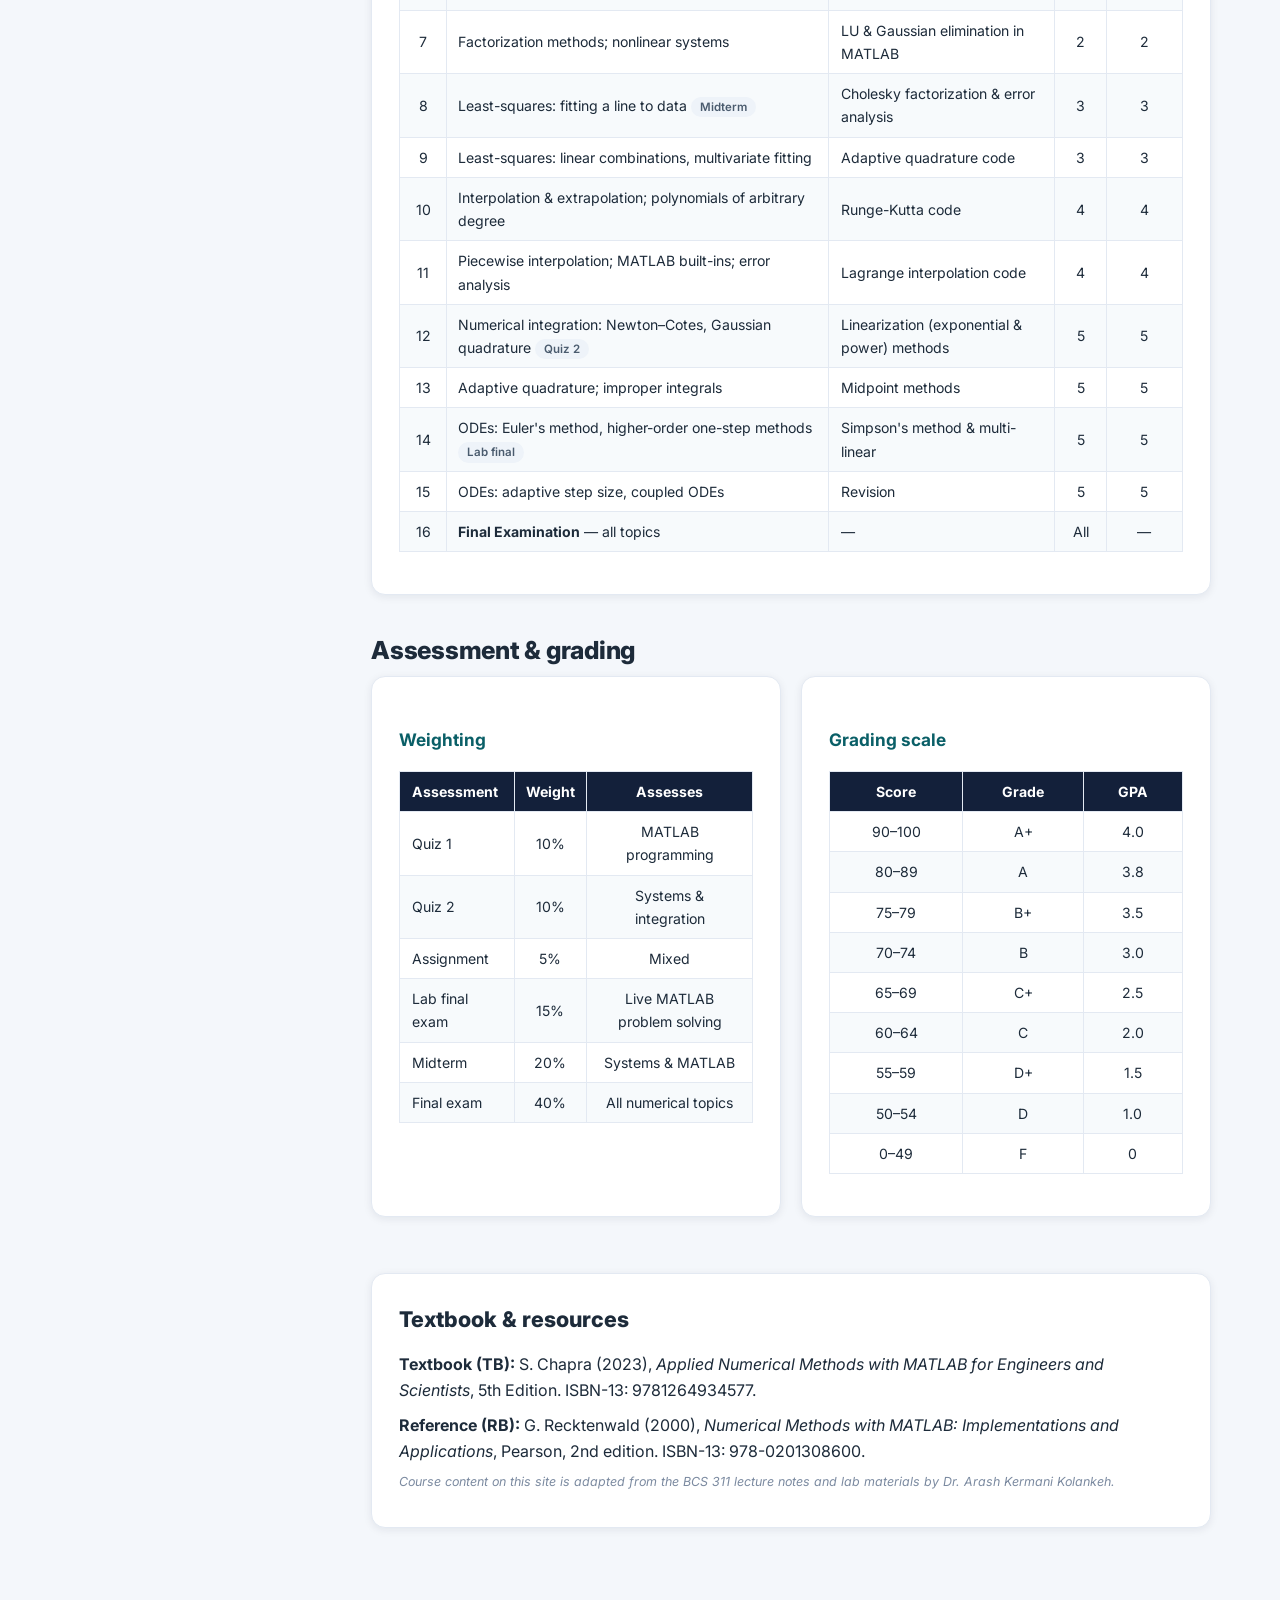
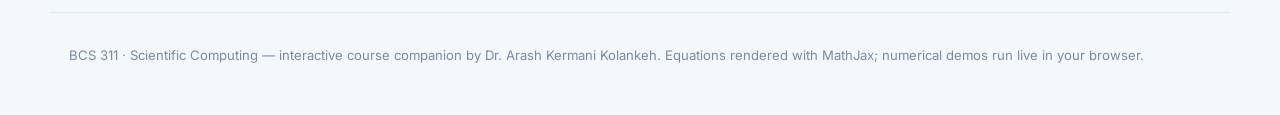
==== commit 8a073d3b: "Add files via upload" ====
--- a/index.html
+++ b/index.html
@@ -47,7 +47,7 @@
   <main class="content">
 
     <section class="hero">
-      <div class="kicker">Canadian University Dubai · 3 Credit Hours</div>
+      <div class="kicker">Dr. Arash Kermani Kolankeh · 3 Credit Hours</div>
       <h1>Scientific Computing</h1>
       <p>An interactive companion to BCS&nbsp;311: from MATLAB fundamentals to solving the otherwise-unsolvable problems of engineering and science with numerical methods — root finding, linear systems, curve fitting, interpolation, integration, and differential equations.</p>
       <div class="meta">
@@ -245,7 +245,7 @@
         <h2>Textbook & resources</h2>
         <p><b>Textbook (TB):</b> S. Chapra (2023), <em>Applied Numerical Methods with MATLAB for Engineers and Scientists</em>, 5th Edition. ISBN-13: 9781264934577.</p>
         <p><b>Reference (RB):</b> G. Recktenwald (2000), <em>Numerical Methods with MATLAB: Implementations and Applications</em>, Pearson, 2nd edition. ISBN-13: 978-0201308600.</p>
-        <p class="note-src">Course content on this site is adapted from the BCS&nbsp;311 lecture notes and lab materials (Dr. Arash Kermani, Canadian University Dubai).</p>
+        <p class="note-src">Course content on this site is adapted from the BCS&nbsp;311 lecture notes and lab materials by Dr. Arash Kermani Kolankeh.</p>
       </div>
     </section>
 
@@ -253,7 +253,7 @@
 </div>
 
 <footer class="site">
-  BCS 311 · Scientific Computing — interactive course companion. Built for Canadian University Dubai.
+  BCS 311 · Scientific Computing — interactive course companion by Dr. Arash Kermani Kolankeh.
   Equations rendered with MathJax; numerical demos run live in your browser.
 </footer>
 
